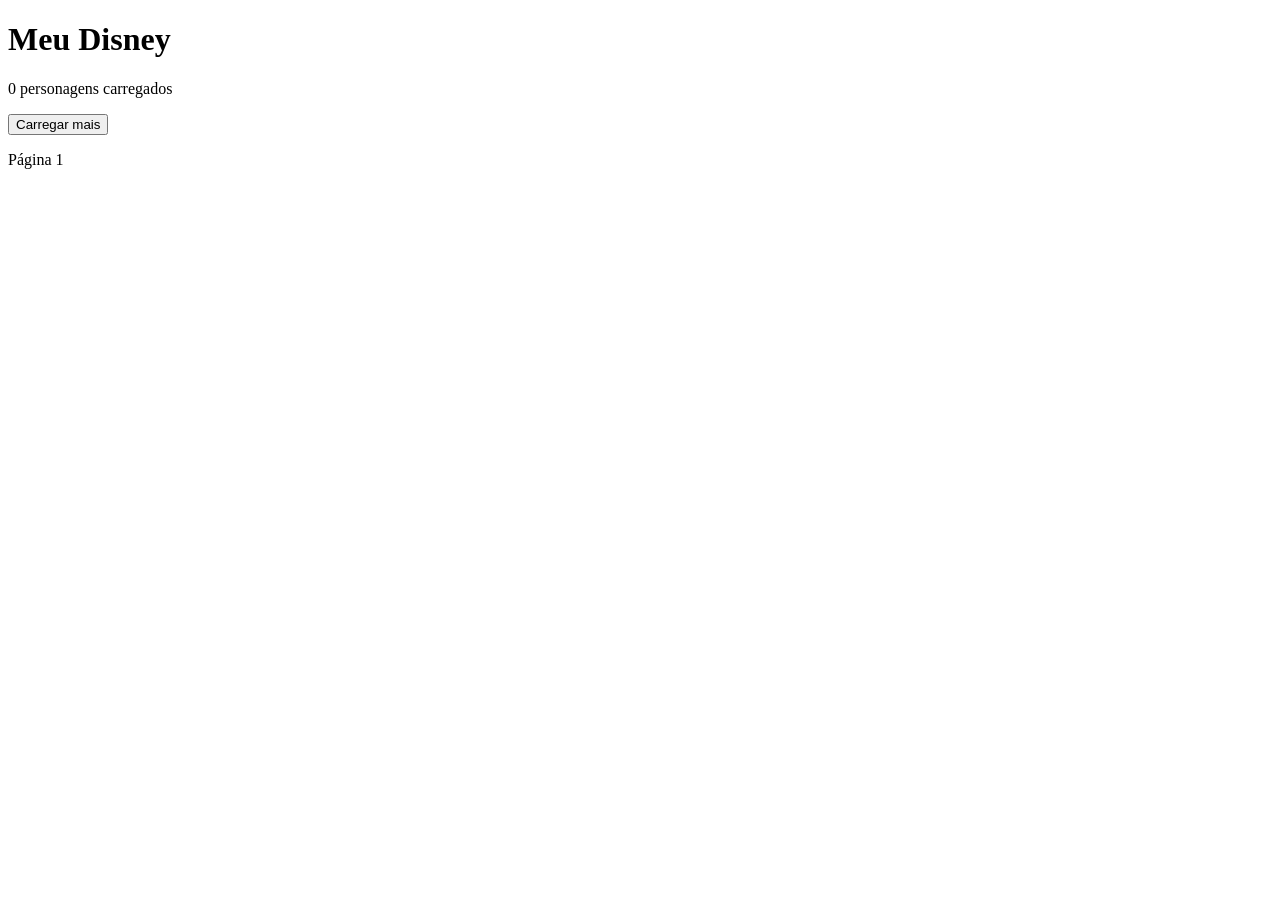
==== index.html @ 66ab7dc2 "Add service worker registration to index.html Added service worker registration script for offline s" ====
<!DOCTYPE html>
<html lang="pt-br">
<head>
    <meta charset="UTF-8">
    <meta name="viewport" content="width=device-width, initial-scale=1.0">
    <title>Meu Disney</title>
    <link rel="stylesheet" href="css/style.css">
    <link rel="stylesheet" href="https://fontlibrary.org//face/waltograph-disney">
    <link rel="icon" href="https://upload.wikimedia.org/wikipedia/commons/f/fe/Mickey_Mouse_head_and_ears.svg">
</head>
<body>

    <header>

        <div class="estrelas-header">
            <span></span>
            <span></span>
            <span></span>
            <span></span>
            <span></span>
            <span></span>
            <span></span>
            <span></span>
        </div>

        <h1>Meu Disney</h1>

        <p id="contadorPersonagens">
            0 personagens carregados
        </p>

    </header>

    <div class="container" id="container">

    </div>

    <div class="controles">

        <button id="btnCarregar">

            Carregar mais

        </button>

        <p id="pagina">

            Página 1

        </p>

    </div>

    <script src="js/script.js"></script>
    <script>
        if ("serviceWorker" in navigator) {
            window.addEventListener("load", () => {
                navigator.serviceWorker
                    .register("./sw.js")
                    .then(() => console.log("Service Worker registrado"))
                    .catch(err => console.error("Erro ao registrar SW:", err));
            });
        }
    </script>

</body>
</html>
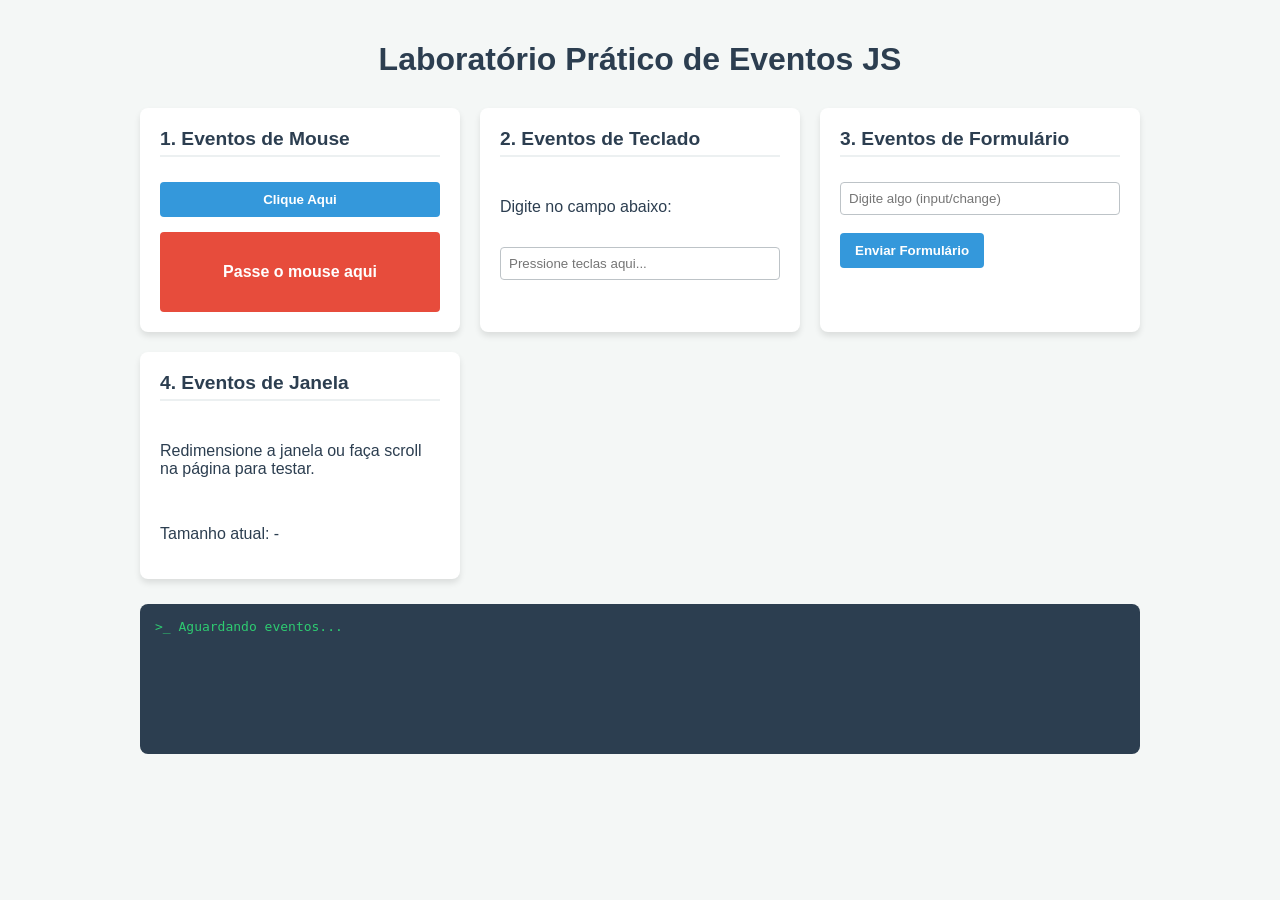
==== commit 680a0339: "Add files via upload" ====
--- a/index.html
+++ b/index.html
@@ -1,67 +1,57 @@
 <!DOCTYPE html>
-<html lang="pt-br">
+<html lang="pt-BR">
 <head>
-    <meta charset="UTF-8">
-    <meta name="viewport" content="width=device-width, initial-scale=1.0">
-    <title>Meu Disney</title>
-    <link rel="stylesheet" href="css/style.css">
-    <link rel="stylesheet" href="https://fontlibrary.org//face/waltograph-disney">
-    <link rel="icon" href="https://upload.wikimedia.org/wikipedia/commons/f/fe/Mickey_Mouse_head_and_ears.svg">
+  <meta charset="UTF-8">
+  <meta name="viewport" content="width=device-width, initial-scale=1.0">
+  <title>Laboratório de Eventos JavaScript</title>
+  <!-- Vinculação do arquivo CSS externo -->
+  <link rel="stylesheet" href="css/style.css">
 </head>
 <body>
 
-    <header>
+  <h1>Laboratório Prático de Eventos JS</h1>
 
-        <div class="estrelas-header">
-            <span></span>
-            <span></span>
-            <span></span>
-            <span></span>
-            <span></span>
-            <span></span>
-            <span></span>
-            <span></span>
-        </div>
-
-        <h1>Meu Disney</h1>
-
-        <p id="contadorPersonagens">
-            0 personagens carregados
-        </p>
-
-    </header>
-
-    <div class="container" id="container">
-
+  <div class="container">
+    
+    <!-- 1. EVENTOS DE MOUSE -->
+    <div class="card">
+      <h2>1. Eventos de Mouse</h2>
+      <button id="btn-clique">Clique Aqui</button>
+      <div id="area-mouse" class="box-teste">Passe o mouse aqui</div>
     </div>
 
-    <div class="controles">
-
-        <button id="btnCarregar">
-
-            Carregar mais
-
-        </button>
-
-        <p id="pagina">
-
-            Página 1
-
-        </p>
-
+    <!-- 2. EVENTOS DE TECLADO -->
+    <div class="card">
+      <h2>2. Eventos de Teclado</h2>
+      <p>Digite no campo abaixo:</p>
+      <input type="text" id="campo-teclado" placeholder="Pressione teclas aqui...">
     </div>
 
-    <script src="js/script.js"></script>
-    <script>
-        if ("serviceWorker" in navigator) {
-            window.addEventListener("load", () => {
-                navigator.serviceWorker
-                    .register("./sw.js")
-                    .then(() => console.log("Service Worker registrado"))
-                    .catch(err => console.error("Erro ao registrar SW:", err));
-            });
-        }
-    </script>
+    <!-- 3. EVENTOS DE FORMULÁRIO -->
+    <div class="card">
+      <h2>3. Eventos de Formulário</h2>
+      <form id="meu-formulario">
+        <input type="text" id="campo-input" placeholder="Digite algo (input/change)" required>
+        <br><br>
+        <input type="submit" value="Enviar Formulário">
+      </form>
+    </div>
 
+    <!-- 4. EVENTOS DE JANELA / PÁGINA -->
+    <div class="card">
+      <h2>4. Eventos de Janela</h2>
+      <p>Redimensione a janela ou faça scroll na página para testar.</p>
+      <p id="info-janela">Tamanho atual: -</p>
+    </div>
+
+  </div>
+
+  <!-- PAINEL DE LOGS PARA VER OS RESULTADOS EM TEMPO REAL -->
+  <div id="log-painel">
+    <div>&gt;_ Aguardando eventos...</div>
+  </div>
+
+  <!-- Vinculação do arquivo JavaScript externo (no final do body) -->
+  <script src="js/script.js"></script>
 </body>
-</html>
+</html>
--- a/css/style.css
+++ b/css/style.css
@@ -0,0 +1,95 @@
+:root {
+  --bg-color: #f4f7f6;
+  --card-bg: #ffffff;
+  --primary: #3498db;
+  --text: #2c3e50;
+}
+
+body {
+  font-family: 'Segoe UI', Tahoma, Geneva, Verdana, sans-serif;
+  background-color: var(--bg-color);
+  color: var(--text);
+  margin: 0;
+  padding: 20px;
+  display: flex;
+  flex-direction: column;
+  align-items: center;
+}
+
+h1 { 
+  margin-bottom: 30px; 
+}
+
+.container {
+  display: grid;
+  grid-template-columns: repeat(auto-fit, minmax(300px, 1fr));
+  gap: 20px;
+  width: 100%;
+  max-width: 1000px;
+}
+
+.card {
+  background: var(--card-bg);
+  border-radius: 8px;
+  padding: 20px;
+  box-shadow: 0 4px 6px rgba(0,0,0,0.1);
+  display: flex;
+  flex-direction: column;
+  gap: 15px;
+}
+
+.card h2 {
+  margin: 0 0 10px 0;
+  font-size: 1.2rem;
+  border-bottom: 2px solid #ecf0f1;
+  padding-bottom: 5px;
+}
+
+button, input[type="submit"] {
+  background-color: var(--primary);
+  color: white;
+  border: none;
+  padding: 10px 15px;
+  border-radius: 4px;
+  cursor: pointer;
+  font-weight: bold;
+  transition: background 0.2s;
+}
+
+button:hover, input[type="submit"]:hover { 
+  background-color: #2980b9; 
+}
+
+input[type="text"] {
+  padding: 8px;
+  border: 1px solid #bdc3c7;
+  border-radius: 4px;
+  width: 100%;
+  box-sizing: border-box;
+}
+
+.box-teste {
+  height: 80px;
+  background-color: #e74c3c;
+  color: white;
+  display: flex;
+  align-items: center;
+  justify-content: center;
+  border-radius: 4px;
+  font-weight: bold;
+  transition: background 0.3s;
+}
+
+#log-painel {
+  width: 100%;
+  max-width: 1000px;
+  background: #2c3e50;
+  color: #2ecc71;
+  padding: 15px;
+  border-radius: 8px;
+  margin-top: 25px;
+  box-sizing: border-box;
+  height: 150px;
+  overflow-y: auto;
+  font-family: monospace;
+}
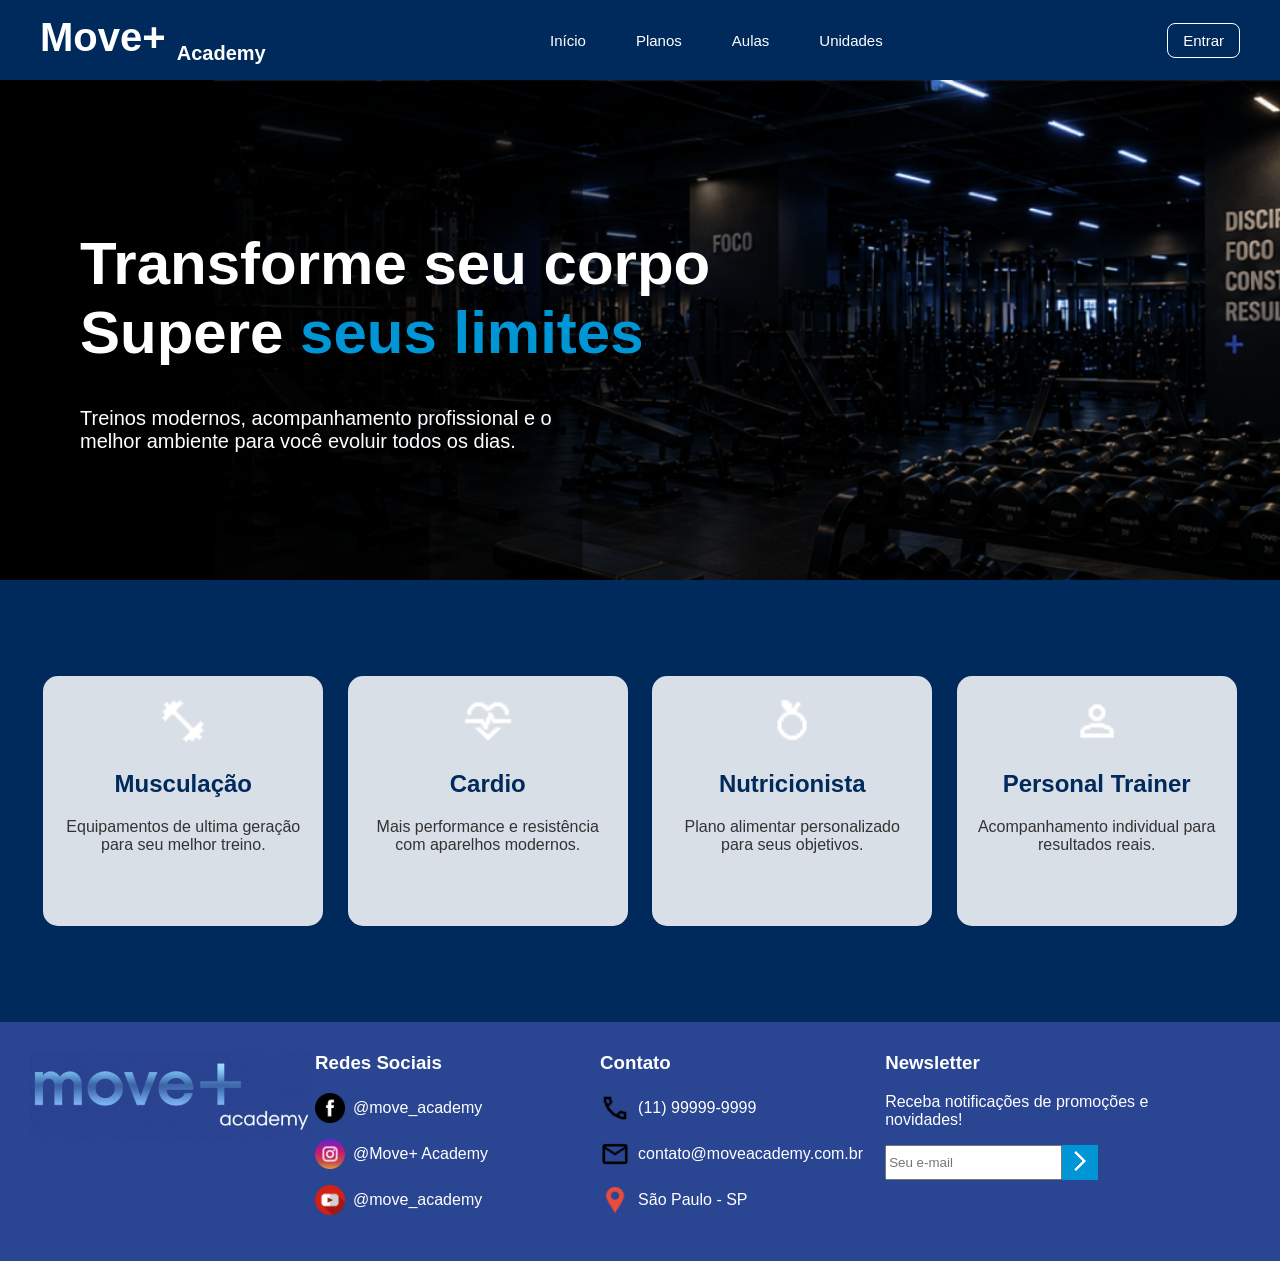
==== commit f34a2a1e: "Add files via upload" ====
--- a/index.html
+++ b/index.html
@@ -1,57 +1,125 @@
 <!DOCTYPE html>
-<html lang="pt-BR">
+<html lang="pt-br">
 <head>
-  <meta charset="UTF-8">
-  <meta name="viewport" content="width=device-width, initial-scale=1.0">
-  <title>Laboratório de Eventos JavaScript</title>
-  <!-- Vinculação do arquivo CSS externo -->
-  <link rel="stylesheet" href="css/style.css">
+    <meta charset="UTF-8">
+    <meta name="viewport" content="width=device-width, initial-scale=1.0">
+    <meta name="description"
+        content="Conheça a Move+ Academy! Uma academia completa com infraestrutura moderna, treinos personalizados e professores prontos para acelerar os seus resultados. Na Move+ Academy você encontra o equilíbrio perfeito entre saúde e alta performance. Treinos inteligentes, modalidades variadas e uma comunidade ativa. Comece hoje!">
+    <title>Página Inicial</title>
+    <link rel="icon" type="image/png" sizes="32x32" href="img\+.png">
+    <link rel="stylesheet" href="css/style.css">
+    <link rel="manifest" href="manifest.json">
+    <meta name="theme-color" content="#00295C">
 </head>
+
 <body>
 
-  <h1>Laboratório Prático de Eventos JS</h1>
+    <header>
 
-  <div class="container">
-    
-    <!-- 1. EVENTOS DE MOUSE -->
-    <div class="card">
-      <h2>1. Eventos de Mouse</h2>
-      <button id="btn-clique">Clique Aqui</button>
-      <div id="area-mouse" class="box-teste">Passe o mouse aqui</div>
+
+        <div class="logo">
+            Move+ <sub>Academy</sub>
+        </div>
+
+
+        <div class="Paginas">
+            <a href="index.html">Início</a>
+            <a href="planos.html">Planos</a>
+            <a href="aulas.html">Aulas</a>
+            <a href="unidades.html">Unidades</a>
+        </div>
+
+
+        <div class="Entrar">
+            <a href="Tela_login.html">Entrar</a>
+        </div>
+
+    </header>
+    <div class="painelPrincipal">
+        <h1><br>
+            Transforme seu corpo<br>
+            Supere <strong>seus limites</strong>
+        </h1>
+
+        <p>
+            Treinos modernos, acompanhamento profissional
+            e o melhor ambiente para você evoluir todos os dias.
+        </p>
+    </div>
+    <br><br>
+    <div class="Conjunto_recursos">
+
+        <div class="recursos">
+
+            <img src="img/Peso.png" style="width: 50px;">
+            <h2>Musculação</h2>
+            <p>Equipamentos de ultima geração para seu melhor treino.</p>
+
+        </div>
+
+        <div class="recursos">
+
+            <img src="img/Cardiopng.png" style="width: 50px;">
+            <h2>Cardio</h2>
+            <p>Mais performance e resistência com aparelhos modernos.</p>
+
+        </div>
+
+        <div class="recursos">
+
+            <img src="img/Nutri.png" style="width: 50px;">
+            <h2>Nutricionista</h2>
+            <p>Plano alimentar personalizado para seus objetivos.</p>
+
+        </div>
+
+        <div class="recursos">
+
+            <img src="img/Person.png" style="width: 50px;">
+            <h2>Personal Trainer</h2>
+            <p>Acompanhamento individual para resultados reais.</p>
+
+        </div>
     </div>
 
-    <!-- 2. EVENTOS DE TECLADO -->
-    <div class="card">
-      <h2>2. Eventos de Teclado</h2>
-      <p>Digite no campo abaixo:</p>
-      <input type="text" id="campo-teclado" placeholder="Pressione teclas aqui...">
-    </div>
+    <br><br>
 
-    <!-- 3. EVENTOS DE FORMULÁRIO -->
-    <div class="card">
-      <h2>3. Eventos de Formulário</h2>
-      <form id="meu-formulario">
-        <input type="text" id="campo-input" placeholder="Digite algo (input/change)" required>
-        <br><br>
-        <input type="submit" value="Enviar Formulário">
-      </form>
-    </div>
+    <footer>
 
-    <!-- 4. EVENTOS DE JANELA / PÁGINA -->
-    <div class="card">
-      <h2>4. Eventos de Janela</h2>
-      <p>Redimensione a janela ou faça scroll na página para testar.</p>
-      <p id="info-janela">Tamanho atual: -</p>
-    </div>
+        <div class="coluna">
+            <img src="img/move+ academy.png" width="350">
+        </div>
 
-  </div>
+        <div class="coluna">
+            <h3>Redes Sociais</h3>
+            <p><img src="img/facebook.png"> @move_academy</p>
+            <p><img src="img/instagram.png"> @Move+ Academy</p>
+            <p><img src="img/youtube.png"> @move_academy</p>
+        </div>
 
-  <!-- PAINEL DE LOGS PARA VER OS RESULTADOS EM TEMPO REAL -->
-  <div id="log-painel">
-    <div>&gt;_ Aguardando eventos...</div>
-  </div>
+        <div class="coluna">
+            <h3>Contato</h3>
+            <p><img src="img/telefone.png">(11) 99999-9999</p>
+            <p><img src="img/email.png">contato@moveacademy.com.br</p>
+            <p><img src="img/pino_de_localizacao.png">São Paulo - SP</p>
+        </div>
 
-  <!-- Vinculação do arquivo JavaScript externo (no final do body) -->
-  <script src="js/script.js"></script>
+        <div class="coluna">
+            <h3>Newsletter</h3>
+
+            <p>Receba notificações de promoções e novidades!</p>
+
+            <div class="newsletter">
+                <input class="email" type="email" id="emailNewsletter" placeholder="Seu e-mail">
+                <button class="Enviar" id="btnNewsletter">
+                    <img src="img/Seta_direita.png">
+                </button>
+            </div>
+
+    </footer>
+
+    <script src="js/script.js"></script>
+
 </body>
-</html>+
+</html>
--- a/css/style.css
+++ b/css/style.css
@@ -1,95 +1,2763 @@
-:root {
-  --bg-color: #f4f7f6;
-  --card-bg: #ffffff;
-  --primary: #3498db;
-  --text: #2c3e50;
-}
+/* ==========================================================================
+   1. GERAL & BASE
+   ========================================================================== */
 
 body {
-  font-family: 'Segoe UI', Tahoma, Geneva, Verdana, sans-serif;
-  background-color: var(--bg-color);
-  color: var(--text);
-  margin: 0;
-  padding: 20px;
-  display: flex;
-  flex-direction: column;
-  align-items: center;
-}
-
-h1 { 
-  margin-bottom: 30px; 
-}
-
-.container {
-  display: grid;
-  grid-template-columns: repeat(auto-fit, minmax(300px, 1fr));
-  gap: 20px;
-  width: 100%;
-  max-width: 1000px;
+    margin: 0;
+    font-family: Arial, Helvetica, sans-serif;
+    background-color: #00295C;
+}
+
+* {
+    text-decoration: none;
+}
+
+h1,h3,p,a {
+    color: white;
+    margin-top: 0;
+}
+
+h2 {
+    color: #00295C;
+    text-align: center;
+}
+
+strong {
+    color: #0096D6;
+}
+
+sub {
+    font-size: 20px;
+}
+
+
+/* ==========================================================================
+   2. HEADER / NAVEGAÇÃO
+   ========================================================================== */
+
+header {
+    padding: 15px 40px;
+    display: flex;
+    justify-content: space-between;
+    align-items: center;
+    font-size: 15px;
+}
+
+.logo {
+    font-size: 40px;
+    font-weight: bold;
+    color: white;
+}
+
+.Paginas {
+    display: flex;
+    gap: 50px;
+    font-size: 15px;
+}
+
+.Paginas a {
+    transition: .3s;
+    font-size: 15px;
+}
+
+.Paginas a:hover {
+    color: #0096D6;
+    transform: translateY(-5px);
+}
+
+.Entrar {
+    border: 1px solid white;
+    border-radius: 8px;
+    padding: 8px 15px;
+    transition: .3s;
+}
+
+.Entrar:hover {
+    background: #0096D6;
+}
+
+
+/* ==========================================================================
+   3. RODAPÉ
+   ========================================================================== */
+
+footer {
+    background: #2a4591;
+    padding: 30px;
+    margin: 0px;
+    width: 100%;
+}
+
+.coluna {
+    width: 23%;
+    display: inline-block;
+    vertical-align: top;
+}
+
+.coluna p {
+    display: flex;
+    align-items: center;
+    gap: 8px;
+}
+
+.coluna p img {
+    width: 30px;
+}
+
+.newsletter {
+    display: flex;
+}
+
+.email {
+    height: 35px;
+}
+
+.Enviar {
+    border: none;
+    background: #0096D6;
+    cursor: pointer;
+}
+
+
+/* ==========================================================================
+   4. HOME / INDEX
+   ========================================================================== */
+
+.painelPrincipal {
+    background-image: url("../img/Academia_img.png");
+    background-size: cover;
+    background-position: center;
+    height: 500px;
+    padding: 80px;
+}
+
+.painelPrincipal h1 {
+    font-size: 60px;
+}
+
+.painelPrincipal p {
+    width: 500px;
+    font-size: 20px;
+}
+
+.Conjunto_recursos {
+    text-align: center;
+    padding: 50px 0;
+}
+
+.recursos {
+    width: 280px;
+    min-height: 250px;
+    background: rgba(255, 255, 255, .85);
+    display: inline-block;
+    margin: 10px;
+    padding: 20px;
+    border-radius: 15px;
+    transition: all .3s ease;
+}
+
+.recursos:hover {
+    transform: translateY(-12px);
+    box-shadow: 0 20px 40px #0096D6;
+}
+
+.recursos p {
+    color: #333;
+}
+
+.recursos h2 {
+    color: #00295C;
+}
+
+
+/* ==========================================================================
+   5. PLANOS
+   ========================================================================== */
+
+.FundoPlanosTopo {
+    background: #000814;
+    border-bottom-left-radius: 300px;
+    padding-bottom: 120px;
+    font-size: 15px;
+}
+
+.FundoPlanosBaixo {
+    position: absolute;
+    background: #000814;
+    border-bottom-left-radius: 300px;
+    left: 350px;
+    width: 1700px;
+    height: 200px;
+    padding: 80px 0;
+}
+
+.TopoPlanos {
+    width: 90%;
+    margin: auto;
+    display: flex;
+    justify-content: space-between;
+    align-items: center;
+    font-size: 15px;
+}
+
+.planosTitulo {
+    width: 45%;
+}
+
+.planosTitulo h1 {
+    font-size: 45px;
+}
+
+.planosTitulo p {
+    font-size: 20px;
+}
+
+.imagemPlano {
+    margin-top: 100px;
+    width: 700px;
+    height: 350px;
+    background-image: url("../img/Tela_planos.png");
+    background-size: cover;
+    background-position: center;
+    border-radius: 15px;
+}
+
+.cards {
+    display: flex;
+    justify-content: center;
+    gap: 40px;
+    flex-wrap: wrap;
 }
 
 .card {
-  background: var(--card-bg);
-  border-radius: 8px;
-  padding: 20px;
-  box-shadow: 0 4px 6px rgba(0,0,0,0.1);
-  display: flex;
-  flex-direction: column;
-  gap: 15px;
+    width: 300px;
+    height: 420px;
+    background: #ffffffe1;
+    border-radius: 10px;
+    padding: 20px;
+    display: flex;
+    flex-direction: column;
+    align-items: center;
+    text-align: center;
+    position: relative;
+    transition: .3s;
+}
+
+.card:hover {
+    transform: translateY(-12px);
+    box-shadow: 0 15px 35px #0096D6;
 }
 
 .card h2 {
-  margin: 0 0 10px 0;
-  font-size: 1.2rem;
-  border-bottom: 2px solid #ecf0f1;
-  padding-bottom: 5px;
-}
-
-button, input[type="submit"] {
-  background-color: var(--primary);
-  color: white;
-  border: none;
-  padding: 10px 15px;
-  border-radius: 4px;
-  cursor: pointer;
-  font-weight: bold;
-  transition: background 0.2s;
-}
-
-button:hover, input[type="submit"]:hover { 
-  background-color: #2980b9; 
-}
-
-input[type="text"] {
-  padding: 8px;
-  border: 1px solid #bdc3c7;
-  border-radius: 4px;
-  width: 100%;
-  box-sizing: border-box;
-}
-
-.box-teste {
-  height: 80px;
-  background-color: #e74c3c;
-  color: white;
-  display: flex;
-  align-items: center;
-  justify-content: center;
-  border-radius: 4px;
-  font-weight: bold;
-  transition: background 0.3s;
-}
-
-#log-painel {
-  width: 100%;
-  max-width: 1000px;
-  background: #2c3e50;
-  color: #2ecc71;
-  padding: 15px;
-  border-radius: 8px;
-  margin-top: 25px;
-  box-sizing: border-box;
-  height: 150px;
-  overflow-y: auto;
-  font-family: monospace;
+    margin: 0;
+    height: 50px;
+    display: flex;
+    align-items: center;
+    justify-content: center;
+    color: #333;
+    font-size: 32px;
+}
+
+.card ul {
+    text-align: left;
+    color: #333;
+}
+
+.card ul li {
+    margin-bottom: 10px;
+}
+
+.preco {
+    font-size: 28px;
+    color: #0096D6;
+}
+
+.preco span {
+    color: #333;
+    font-size: 18px;
+}
+
+.faixa {
+    position: absolute;
+    top: -14px;
+    left: 50%;
+    transform: translateX(-50%);
+    width: 220px;
+    text-align: center;
+    background: #023E8A;
+    color: white;
+    padding: 8px 0;
+    border-radius: 8px;
+}
+
+.seloB,.seloP,.seloV {
+    width: 40px;
+    height: 50px;
+    background-size: contain;
+    background-repeat: no-repeat;
+    background-position: center;
+    margin-bottom: 10px;
+}
+
+.card button {
+    margin-top: auto;
+    background: #31489c;
+    border: none;
+    padding: 12px 25px;
+    border-radius: 10px;
+    cursor: pointer;
+    transition: all .3s ease;
+}
+
+.card button {
+    margin-top: auto;
+    background: #31489c;
+    border: none;
+    padding: 12px 25px;
+    border-radius: 10px;
+    cursor: pointer;
+    transition: all .3s ease;
+}
+.card button:hover {
+    background: #0096D6;
+    transform: scale(1.05);
+}
+
+/* Tabela dos Planos */
+.TabelaPlanos {
+    width: 55%;
+    margin: 40px auto;
+}
+
+.TabelaPlanos table {
+    width: 100%;
+    border-collapse: collapse;
+    background: white;
+}
+
+.TabelaPlanos th {
+    background: #31489c;
+    color: white;
+    padding: 10px;
+}
+
+.TabelaPlanos td {
+    border: 1px solid #ccc;
+    padding: 8px;
+    text-align: center;
+    color: black;
+}
+
+.TabelaPlanos td:first-child {
+    text-align: left;
+}
+
+
+/* ==========================================================================
+   6. UNIDADES
+   ========================================================================== */
+
+.UniFundo {
+    background: linear-gradient(90deg, #000 66%, #023e8a 76%);
+}
+
+.UniTitulo {
+    width: 450px;
+    margin-left: 80px;
+    display: inline-block;
+    vertical-align: middle;
+}
+
+.UniFundoImg {
+    width: 500px;
+    height: 500px;
+    display: inline-block;
+    vertical-align: middle;
+    background-image: url("../img/Unidades +.png");
+    background-size: contain;
+    background-repeat: no-repeat;
+    background-position: center;
+    margin-left: 400px;
+}
+
+.UniTopo {
+    display: flex;
+    justify-content: center;
+    gap: 40px;
+    margin: 40px 0;
+}
+
+.UniMapa {
+    background: white;
+    padding: 15px 30px;
+    border-radius: 12px;
+    display: inline;
+    align-items: center;
+    gap: 10px;
+}
+
+.UniMapa a {
+    display: flex;
+    align-items: center;
+    gap: 10px;
+}
+
+.UniMapa img {
+    width: 32px;
+    height: 32px;
+}
+
+.UniMapa h3 {
+    margin: 0;
+    color: #00295C;
+}
+
+.ListaUnidades {
+    display: flex;
+    justify-content: center;
+    flex-wrap: wrap;
+    gap: 20px;
+    padding: 30px;
+}
+
+.UniLocal {
+    width: 440px;
+    height: 170px;
+    background: white;
+    border-radius: 10px;
+    display: flex;
+    overflow: hidden;
+    transition: all .3s ease;
+    cursor: pointer;
+}
+
+.UniLocal:hover {
+    transform: translateY(-12px);
+    box-shadow: 0 15px 35px #0096D6;
+}
+
+.UniLocalImg {
+    width: 154px;
+    height: 100%;
+    background-image: url("../img/Academia_padrão.png");
+    background-size: cover;
+    background-position: center;
+}
+
+.UniInfo {
+    padding: 10px;
+}
+
+.UniInfo h2 {
+    color: black;
+    text-align: left;
+    font-size: 18px;
+}
+
+.UniInfo p {
+    color: black;
+    font-size: 11px;
+    margin: 3px 0;
+}
+
+
+/* ==========================================================================
+   7. LOGIN & CADASTRO
+   ========================================================================== */
+
+/* Login */
+.PaginaLogin {
+    background: white;
+    display: flex;
+    min-height: 100vh;
+}
+
+.FotoLogin {
+    background-image: url("../img/Tela_de_login.png");
+    width: 100%;
+    height: 180px;
+    background-size: cover;
+    background-position: center top; /* Foca na parte superior da imagem no mobile */
+    background-repeat: no-repeat;
+    position: relative;
+}
+
+
+.Voltar {
+    position: absolute;
+    top: 20px;
+    left: 20px;
+    color: white;
+}
+
+.Login {
+    width: 50%;
+    padding: 80px;
+    box-sizing: border-box;
+}
+
+.LoginLogo {
+    width: 300px;
+    margin-top: 80px;
+    align-self: center;
+}
+
+.Login h1 {
+    color: black;
+    margin-top: 30px;
+    margin-bottom: 5px;
+}
+
+.Login p {
+    color: #444;
+    margin-bottom: 30px;
+}
+
+.Login label {
+    color: black;
+    display: block;
+    margin-top: 15px;
+    margin-bottom: 8px;
+}
+
+.Login input {
+    width: 100%;
+    padding: 15px;
+    border: 1px solid #ccc;
+    border-radius: 8px;
+    margin-bottom: 15px;
+}
+
+.Login button {
+    width: 100%;
+    padding: 15px;
+    margin-top: 20px;
+    background: #31489c;
+    color: white;
+    border: none;
+    border-radius: 8px;
+    font-size: 20px;
+    cursor: pointer;
+}
+
+.Login button:hover {
+    background: #0096D6;
+}
+
+/* Cadastro */
+.PaginaCadastro {
+    background: #00295C;
+    display: flex;
+    justify-content: center;
+    align-items: center;
+    min-height: 100vh;
+}
+
+.BoxCadastro {
+    display: flex;
+    align-items: stretch;
+}
+
+.FotoCadastro {
+    width: 450px;
+    background-image: url("../img/Cadastro.png");
+    background-size: cover;
+    background-position: center;
+    border-radius: 15px 0 0 15px;
+}
+
+.Cadastro {
+    width: 600px;
+    background: #ffffff;
+    padding: 30px 50px;
+    border-radius: 0 15px 15px 0;
+}
+
+.CadastroLogo {
+    width: 260px;
+    display: block;
+    margin: auto;
+}
+
+.Cadastro h1 {
+    color: black;
+    text-align: center;
+    margin-bottom: 25px;
+}
+
+.Cadastro label {
+    color: black;
+    display: block;
+    margin-bottom: 5px;
+    margin-top: 10px;
+}
+
+.Cadastro input,.Cadastro select {
+    width: 100%;
+    padding: 10px;
+    border: 1px solid #999;
+    box-sizing: border-box;
+}
+
+.Linha {
+    display: flex;
+    gap: 15px;
+}
+
+.CampoNome {
+    flex: 2;
+}
+
+.CampoData {
+    flex: 1;
+}
+
+.Cadastro button {
+    width: 60%;
+    display: block;
+    margin: 25px auto 0;
+    padding: 12px;
+    border: none;
+    background: #023E8A;
+    color: white;
+    font-size: 20px;
+    cursor: pointer;
+}
+
+.Cadastro button:hover {
+    background: #0096D6;
+}
+
+
+/* ==========================================================================
+   PAGAMENTO
+   ========================================================================== */
+
+.PagamentoBody {
+    min-height: 100vh;
+    background: #1f2f78;
+    color: white;
+}
+
+.PaginaPagamento {
+    background: linear-gradient(35deg, #000 20%, #00295C 100%);
+}
+
+.PagamentoTitulo {
+    width: 100%;
+    padding: 20px 30px;
+    color: white;
+}
+
+.PagamentoTitulo h1 {
+    margin: 0 0 5px;
+    font-size: clamp(28px, 4vw, 42px);
+}
+
+.PagamentoTitulo p {
+    margin: 0;
+    font-size: 16px;
+}
+
+/* Área principal */
+
+.PagamentoArea {
+    width: 100%;
+    max-width: 1600px;
+    margin: 20px auto;
+    padding: 0 20px;
+    display: grid;
+    grid-template-columns: minmax(0, 1fr) 300px;
+    gap: 25px;
+    align-items: start;
+}
+
+/* Formulário */
+
+.PagamentoForm {
+    width: 100%;
+    min-width: 0;
+    background:#011650;
+    padding: clamp(20px, 3vw, 30px);
+    border-radius: 20px;
+    border:#007bb6 1px solid;
+}
+
+.PagamentoForm h2 {
+    margin: 0 0 20px;
+    color: white;
+    text-align: left;
+    font-size: clamp(20px, 2.5vw, 26px);
+}
+
+.PagamentoForm label {
+    display: block;
+    margin: 15px 0 6px;
+    color: white;
+    font-weight: 500;
+}
+
+.PagamentoForm input,
+.PagamentoForm select {
+    width: 100%;
+    min-width: 0;
+    height: 45px;
+    padding: 10px 12px;
+    background: #293e8c;
+    border: 1px solid #7183c8;
+    border-radius: 4px;
+    color: white;
+    outline: none;
+}
+
+.PagamentoForm input::placeholder {
+    color: #91a0d1;
+}
+
+.PagamentoForm input:focus,
+.PagamentoForm select:focus {
+    border-color: #0096d6;
+}
+
+/* Métodos de pagamento */
+
+.MetodosPagamento {
+    display: grid;
+    grid-template-columns: repeat(3, minmax(0, 1fr));
+    gap: 12px;
+    margin-bottom: 25px;
+}
+
+.Metodo {
+    min-width: 0;
+    min-height: 62px;
+    padding: 12px;
+    border: 1px solid #9cb4ff;
+    border-radius: 10px;
+    display: flex;
+    align-items: center;
+    gap: 10px;
+    color: white;
+    cursor: pointer;
+    transition: background .3s, transform .3s;
+}
+
+.Metodo:hover {
+    background: #3d5cb8;
+    transform: translateY(-2px);
+}
+
+.Metodo.ativo {
+    background: #4671b6;
+}
+
+.Metodo img {
+    width: 40px;
+    height: 40px;
+    object-fit: contain;
+    flex-shrink: 0;
+}
+
+.InfoMetodo {
+    min-width: 0;
+    display: flex;
+    flex-direction: column;
+}
+
+.InfoMetodo span {
+    color: white;
+    font-size: 15px;
+    font-weight: bold;
+}
+
+.InfoMetodo p {
+    margin: 3px 0 0;
+    color: #d6d6d6;
+    font-size: 11px;
+}
+
+/* Campos lado a lado */
+
+.LinhaInputs {
+    display: grid;
+    grid-template-columns: 1.5fr 1fr 1fr;
+    gap: 15px;
+}
+
+.LinhaInputs > div {
+    min-width: 0;
+}
+
+/* ==========================================================================
+   RESUMO DO PEDIDO
+   ========================================================================== */
+
+.ResumoPedido {
+    width: 100%;
+    background: #011650;
+    padding: 20px;
+    border-radius: 20px;
+}
+
+.ResumoPedido h2 {
+    margin: 10px 0 20px;
+    color: white;
+    text-align: left;
+    font-size: 22px;
+}
+
+.PlanoResumo {
+    display: flex;
+    align-items: center;
+    gap: 15px;
+    margin-bottom: 20px;
+}
+
+.PlanoResumo h3 {
+    margin: 0;
+    color: white;
+}
+
+.Valores {
+    display: flex;
+    justify-content: space-between;
+    gap: 15px;
+    margin: 15px 0;
+}
+
+.SemTaxa {
+    width: 100%;
+    margin: 20px 0;
+    padding: 18px 20px;
+    display: flex;
+    align-items: center;
+    justify-content: center;
+    gap: 12px;
+    background: rgba(0, 150, 214, 0.08);
+    border: 1px solid #0096D6;
+    border-radius: 10px;
+    color: #fff;
+    text-align: center;
+    font-size: 15px;
+    font-weight: 700;
+    line-height: 1.4;
+    transition: background-color 0.3s ease,
+                border-color 0.3s ease,
+                transform 0.3s ease;
+}
+
+.SemTaxa:hover {
+    background: rgba(0, 150, 214, 0.15);
+    border-color: #00BFFF;
+    transform: translateY(-2px);
+}
+
+.Finalizar {
+    width: 100%;
+    padding: 15px;
+    background: #3928cf;
+    border: none;
+    border-radius: 8px;
+    color: white;
+    font-size: 18px;
+    font-weight: bold;
+    cursor: pointer;
+    transition: background .3s, transform .3s;
+}
+
+.Finalizar:hover {
+    background: #0096d6;
+    transform: translateY(-2px);
+}
+
+/* ==========================================================================
+   PIX
+   ========================================================================== */
+
+.ContainerPix {
+    width: 100%;
+    display: flex;
+    align-items: center;
+    gap: 30px;
+    margin: 20px 0;
+}
+
+.QrCodeImg {
+    width: 220px;
+    height: 220px;
+    max-width: 100%;
+    padding: 10px;
+    background: white;
+    border-radius: 8px;
+    object-fit: contain;
+    flex-shrink: 0;
+}
+
+.InstrucoesPix {
+    min-width: 0;
+    display: flex;
+    flex-direction: column;
+    gap: 15px;
+}
+
+.PassoPix {
+    display: flex;
+    align-items: center;
+    gap: 15px;
+}
+
+.NumeroPasso {
+    width: 40px;
+    height: 40px;
+    flex-shrink: 0;
+    display: flex;
+    align-items: center;
+    justify-content: center;
+    background:#00BFFF;
+    border-radius: 8px;
+    color: white;
+    font-size: 1.2rem;
+    font-weight: bold;
+}
+
+.PassoPix p {
+    margin: 0;
+    color: white;
+    font-size: .95rem;
+}
+
+.LinhaCopiaCola {
+    width: 100%;
+    display: flex;
+    gap: 10px;
+    margin-top: 8px;
+}
+
+.LinhaCopiaCola input {
+    min-width: 0;
+    flex: 1;
+    padding: 10px;
+    background: rgba(0, 0, 0, .2);
+    border: 1px solid #1e5a96;
+    border-radius: 4px;
+    color: #a0c4ff;
+}
+
+.LinhaCopiaCola button {
+    flex-shrink: 0;
+    padding: 10px 20px;
+    background: #0b4f8a;
+    border: 1px solid #1e5a96;
+    border-radius: 4px;
+    color: white;
+    font-weight: bold;
+    cursor: pointer;
+    transition: background .3s;
+}
+
+.LinhaCopiaCola button:hover {
+    background: #007bb6;
+}
+
+/* ==========================================================================
+   BOLETO
+   ========================================================================== */
+
+.BoxBoleto {
+    width: 100%;
+    margin: 20px 0;
+    padding: 30px;
+    border: 7px solid #1f82e5;
+    border-radius: 8px;
+    display: flex;
+    flex-direction: column;
+    align-items: center;
+    gap: 20px;
+}
+
+.IconeBoleto {
+    width: 80px;
+    height: 80px;
+    display: flex;
+    align-items: center;
+    justify-content: center;
+    border: 5px solid #1f82e5;
+    border-radius: 50%;
+}
+
+.IconeBoleto img {
+    width: 40px;
+}
+
+.BtnGerarBoleto {
+    width: 100%;
+    padding: 12px;
+    background: #007bb6;
+    border: none;
+    border-radius: 4px;
+    color: white;
+    font-size: 1.1rem;
+    font-weight: bold;
+    cursor: pointer;
+}
+
+/* ==========================================================================
+   ALERTA
+   ========================================================================== */
+
+.AlertaInformativo {
+    width: 100%;
+    padding: 15px 20px;
+    display: flex;
+    align-items: center;
+    gap: 15px;
+    background: rgba(0, 0, 0, .15);
+    border: 1px solid #1e5a96;
+    border-radius: 8px;
+}
+
+.IconeInfo {
+    width: 35px;
+    height: 35px;
+    flex-shrink: 0;
+    display: flex;
+    align-items: center;
+    justify-content: center;
+    border: 2px solid #007bb6;
+    border-radius: 50%;
+    color: #007bb6;
+    font-size: 1.2rem;
+    font-weight: bold;
+}
+
+.TextoInfo {
+    min-width: 0;
+}
+
+.TextoInfo strong {
+    display: block;
+    color: white;
+    font-size: .95rem;
+}
+
+.TextoInfo p {
+    margin: 3px 0 0;
+    color: #a0c4ff;
+    font-size: .85rem;
+}
+
+
+/* ==========================================================================
+   9. AULAS
+   ========================================================================== */
+
+.principal {
+    max-width: 1200px;
+    margin: auto;
+    padding: 40px 20px;
+}
+
+.banner {
+    display: flex;
+    justify-content: space-between;
+    align-items: center;
+    gap: 30px;
+    margin-bottom: 40px;
+}
+
+.textoAulas h1 {
+    font-size: 38px;
+    margin-bottom: 15px;
+}
+
+.textoAulas span {
+    color: #0096D6;
+}
+
+.textoAulas p {
+    color: #cbd5e1;
+}
+
+.cardAula {
+    width: 900px;
+    height: 270px;
+    border-radius: 12px;
+    overflow: hidden;
+    position: relative;
+}
+
+/* Container do carrossel responsivo */
+.carrossel-container {
+    width: 100%;
+    max-width: 100%;
+    position: relative;
+    overflow: hidden;
+    border-radius: 12px;
+}
+
+/* Área que envelopa o slide */
+.imagens-slide {
+    width: 100%;
+    position: relative;
+}
+
+/* Ajuste das imagens para não cortar nem distorcer */
+.imagens-slide img {
+    width: 100%;
+    height: auto;
+    max-height: 250px; /* Limita a altura em telas menores */
+    object-fit: contain; /* Exibe a imagem inteira sem cortar os textos das pontas */
+    display: none;
+}
+
+.imagens-slide img.ativa {
+    display: block;
+}
+
+/* Ajustes específicos para mobile */
+@media (max-width: 768px) {
+    .imagens-slide img {
+        max-height: 200px;
+        object-fit: contain; /* Garante que o texto dentro da imagem continue visível */
+    }
+}
+
+.botao-nav {
+    position: absolute;
+    top: 50%;
+    transform: translateY(-50%);
+    background: rgba(0, 0, 0, 0.4);
+    color: white;
+    border: none;
+    font-size: 15px;
+    padding: 10px 12px;
+    cursor: pointer;
+    z-index: 5;
+}
+
+#prev {
+    left: 0;
+}
+
+#next {
+    right: 0;
+}
+
+.indicadores {
+    position: absolute;
+    bottom: 10px;
+    left: 50%;
+    transform: translateX(-50%);
+    display: flex;
+    gap: 8px;
+}
+
+.bolinha {
+    width: 10px;
+    height: 10px;
+    border-radius: 50%;
+    background: rgba(255, 255, 255, 0.5);
+    cursor: pointer;
+}
+
+.bolinha.ativa {
+    background: white;
+}
+
+@keyframes fade {
+    from {
+        opacity: 0.5;
+    }
+    to {
+        opacity: 1;
+    }
+}
+
+.infoAula {
+    padding: 30px;
+}
+
+.infoAula h2 {
+    color: white;
+    text-align: left;
+}
+
+.tags {
+    color: #0096D6;
+    font-size: 12px;
+    font-weight: bold;
+}
+
+.textoCard {
+    color: #a4b3d6;
+    font-size: 12px;
+}
+
+.bolinhas {
+    position: absolute;
+    bottom: 15px;
+    left: 30px;
+    display: flex;
+    gap: 6px;
+}
+
+.bolinhaAtivo {
+    width: 25px;
+    background: white;
+}
+
+.filtros {
+    display: flex;
+    justify-content: center;
+    margin-bottom: 25px;
+}
+
+.filtro {
+    display: flex;
+    gap: 20px;
+    align-items: center;
+}
+
+.caixa select {
+    width: 250px;
+    padding: 12px;
+    border: none;
+    border-radius: 6px;
+}
+
+.dias {
+    display: flex;
+    align-items: center;
+    background: #001f47;
+    padding: 10px;
+    border-radius: 8px;
+    margin-bottom: 30px;
+}
+
+.setaD {
+    border: none;
+    background-image: url("../img/Seta_direita.png");
+    background-repeat: no-repeat;
+    background-position: center;
+    background-size: 18px;
+    background-color: transparent;
+    width: 35px;
+    height: 35px;
+    cursor: pointer;
+}
+
+.setaE {
+    border: none;
+    background-image: url("../img/Seta_esquerda.png");
+    background-repeat: no-repeat;
+    background-position: center;
+    background-size: 18px;
+    background-color: transparent;
+    width: 35px;
+    height: 35px;
+    cursor: pointer;
+}
+
+.listaDias {
+    display: flex;
+    flex: 1;
+    gap: 10px;
+    padding: 0 15px;
+}
+
+.dia {
+    flex: 1;
+    text-align: center;
+    background: white;
+    color: #333;
+    padding: 10px;
+    border-radius: 4px;
+    font-weight: bold;
+    cursor: pointer;
+}
+
+.dia:hover {
+    color: white;
+    background: #0096D6;
+    transform: translateY(-7px);
+    transition: .3s;
+}
+
+.data {
+    display: block;
+    font-size: 12px;
+    margin-top: 3px;
+}
+
+.horarios {
+    display: flex;
+    flex-direction: column;
+    gap: 15px;
+}
+
+.aula {
+    background: white;
+    padding: 15px 25px;
+    border-radius: 8px;
+    display: grid;
+    grid-template-columns: 100px 1.5fr 1.5fr 1fr 160px;
+    align-items: center;
+    color: #00295C;
+}
+
+.hora, .nomeAula {
+    font-weight: bold;
+    font-size: 18px;
+}
+
+.professor, .local {
+    color: #666;
+}
+
+.acao {
+    text-align: right;
+}
+.reservar {
+    width: 100%;
+    padding: 10px;
+    border: 1px solid #777;
+    background: white;
+    border-radius: 6px;
+    cursor: pointer;
+    transition: .3s;
+}
+
+.reservar:hover {
+    color: white;
+    background: #00295C;
+    transform: translateY(-7px);
+    box-shadow: 0 15px 35px #0096D6;
+}
+/* TREINOS */
+
+.TreinosBody {
+    background: linear-gradient(35deg, #00295C 45%, #000 100%);
+}
+
+.TreinosContainer {
+    width: 90%;
+    margin: auto;
+    padding: 50px 0;
+}
+
+.TreinosTitulo {
+    text-align: center;
+    margin-bottom: 50px;
+}
+
+.TreinosTitulo h1 {
+    font-size: 45px;
+}
+
+.TreinosTitulo p {
+    width: 700px;
+    max-width: 100%;
+    margin: auto;
+    color: #d8d8d8;
+}
+
+.ListaTreinos {
+    display: flex;
+    justify-content: center;
+    flex-wrap: wrap;
+    gap: 30px;
+}
+
+.CardTreino {
+    width: 280px;
+    background: white;
+    border-radius: 15px;
+    overflow: hidden;
+    text-align: center;
+    transition: .3s;
+}
+
+.CardTreino:hover {
+    transform: translateY(-12px);
+    box-shadow: 0 15px 35px #0096D6;
+}
+
+.CardTreino img {
+    width: 100%;
+    height: 180px;
+    object-fit: cover;
+}
+
+.CardTreino h2 {
+    margin-top: 20px;
+}
+
+.CardTreino p {
+    color: #333;
+    padding: 0 20px;
+    min-height: 90px;
+}
+
+.CardTreino button {
+    margin-bottom: 20px;
+    background: #31489c;
+    color: white;
+    border: none;
+    padding: 12px 25px;
+    border-radius: 8px;
+    cursor: pointer;
+    transition: .3s;
+}
+
+.CardTreino button:hover {
+    background: #0096D6;
+}
+
+/* ==========================================================================
+   RESPONSIVIDADE
+   ========================================================================== */
+
+/* --------------------------------------------------------------------------
+   BASE
+   -------------------------------------------------------------------------- */
+
+* {
+    box-sizing: border-box;
+}
+
+html {
+    width: 100%;
+    max-width: 100%;
+    overflow-x: hidden;
+}
+
+body {
+    width: 100%;
+    max-width: 100%;
+    margin: 0;
+    overflow-x: hidden;
+}
+
+img {
+    max-width: 100%;
+    height: auto;
+}
+
+
+/* ==========================================================================
+   TABLET — ATÉ 1024px
+   ========================================================================== */
+
+@media (max-width: 1024px) {
+
+    /* ----------------------------------------------------------------------
+       HEADER
+       ---------------------------------------------------------------------- */
+
+    header {
+        padding: 15px 25px;
+    }
+
+    .logo {
+        font-size: 32px;
+    }
+
+    .Paginas {
+        gap: 20px;
+    }
+
+    .Paginas a {
+        font-size: 14px;
+    }
+
+
+    /* ----------------------------------------------------------------------
+       HOME
+       ---------------------------------------------------------------------- */
+
+    .painelPrincipal {
+        min-height: 450px;
+        height: auto;
+        padding: 60px 40px;
+
+        background-size: cover;
+        background-position: center;
+    }
+
+    .painelPrincipal h1 {
+        font-size: 48px;
+        max-width: 650px;
+    }
+
+    .painelPrincipal p {
+        width: 100%;
+        max-width: 500px;
+    }
+
+    .recursos {
+        width: calc(45% - 20px);
+        min-height: 240px;
+    }
+
+
+    /* ----------------------------------------------------------------------
+       PLANOS
+       ---------------------------------------------------------------------- */
+
+    .TopoPlanos {
+        width: 90%;
+        gap: 30px;
+    }
+
+    .planosTitulo {
+        width: 48%;
+    }
+
+    .planosTitulo h1 {
+        font-size: 38px;
+    }
+
+    .planosTitulo p {
+        font-size: 18px;
+    }
+
+    .imagemPlano {
+        width: 48%;
+        height: 280px;
+        margin-top: 50px;
+    }
+
+    .cards {
+        gap: 20px;
+        padding: 20px;
+    }
+
+    .card {
+        width: 280px;
+    }
+
+    .TabelaPlanos {
+        width: 90%;
+    }
+
+    .FundoPlanosBaixo {
+        display: none;
+    }
+
+
+    /* ----------------------------------------------------------------------
+       UNIDADES
+       ---------------------------------------------------------------------- */
+
+    .UniFundo {
+        background: #000;
+    }
+
+    .UniTitulo {
+        width: 45%;
+        margin-left: 30px;
+    }
+
+    .UniFundoImg {
+        width: 45%;
+        height: 400px;
+        margin-left: 20px;
+    }
+
+    .UniLocal {
+        width: calc(50% - 15px);
+    }
+
+
+    /* ----------------------------------------------------------------------
+       LOGIN
+       ---------------------------------------------------------------------- */
+
+    .PaginaLogin {
+        min-height: 100vh;
+    }
+
+    .FotoLogin {
+        width: 50%;
+    }
+
+    .Login {
+        width: 50%;
+        padding: 50px 35px;
+    }
+
+    .LoginLogo {
+        width: 220px;
+        max-width: 80%;
+    }
+
+    .Login input {
+        width: 100%;
+    }
+
+
+    /* ----------------------------------------------------------------------
+       CADASTRO
+       ---------------------------------------------------------------------- */
+
+    .BoxCadastro {
+        width: 90%;
+        max-width: 950px;
+    }
+
+    .FotoCadastro {
+        width: 40%;
+    }
+
+    .Cadastro {
+        width: 60%;
+        padding: 30px;
+    }
+
+    .CadastroLogo {
+        width: 220px;
+        max-width: 80%;
+    }
+
+
+    /* ----------------------------------------------------------------------
+       PAGAMENTO
+       ---------------------------------------------------------------------- */
+
+    .PagamentoArea {
+        width: 100%;
+        padding: 0 15px;
+        gap: 15px;
+    }
+
+    .PagamentoForm {
+        min-width: 0;
+    }
+
+    .ResumoPedido {
+        width: 280px;
+        flex-shrink: 0;
+    }
+
+    .MetodosPagamento {
+        flex-wrap: wrap;
+    }
+
+    .Metodo {
+        flex: 1;
+        min-width: 180px;
+    }
+
+
+    /* ----------------------------------------------------------------------
+       AULAS
+       ---------------------------------------------------------------------- */
+
+    .principal {
+        width: 95%;
+        max-width: 1200px;
+    }
+
+    .banner {
+        flex-direction: column;
+        align-items: stretch;
+    }
+
+    .cardAula {
+        width: 100%;
+        height: 300px;
+    }
+
+    .aula {
+        grid-template-columns:
+            70px
+            minmax(120px, 1.5fr)
+            minmax(120px, 1.5fr)
+            minmax(80px, 1fr)
+            120px;
+
+        gap: 10px;
+        padding: 15px;
+    }
+
+
+    /* ----------------------------------------------------------------------
+       TREINOS
+       ---------------------------------------------------------------------- */
+
+    .TreinosContainer {
+        width: 95%;
+    }
+
+    .ListaTreinos {
+        gap: 20px;
+    }
+
+    .CardTreino {
+        width: calc(33.333% - 20px);
+        min-width: 230px;
+    }
+}
+
+
+/* ==========================================================================
+   CELULAR — ATÉ 768px
+   ========================================================================== */
+
+@media (max-width: 768px) {
+
+    /* ----------------------------------------------------------------------
+       GERAL
+       ---------------------------------------------------------------------- */
+
+    h1 {
+        font-size: 32px;
+    }
+
+    h2 {
+        font-size: 24px;
+    }
+
+    sub {
+        font-size: 16px;
+    }
+
+
+    /* ----------------------------------------------------------------------
+       HEADER
+       ---------------------------------------------------------------------- */
+
+    header {
+        padding: 15px 20px;
+        flex-wrap: wrap;
+        justify-content: center;
+        gap: 15px;
+    }
+
+    .logo {
+        width: 100%;
+        text-align: center;
+        font-size: 30px;
+    }
+
+    .Paginas {
+        width: 100%;
+        justify-content: center;
+        align-items: center;
+        gap: 10px 15px;
+        flex-wrap: wrap;
+    }
+
+    .Paginas a {
+        font-size: 14px;
+    }
+
+
+    /* ----------------------------------------------------------------------
+       HOME
+       ---------------------------------------------------------------------- */
+
+    .painelPrincipal {
+        min-height: 420px;
+        padding: 50px 25px;
+
+        background-position: center;
+    }
+
+    .painelPrincipal h1 {
+        font-size: 38px;
+        line-height: 1.1;
+        max-width: 100%;
+    }
+
+    .painelPrincipal p {
+        width: 100%;
+        max-width: 100%;
+        font-size: 17px;
+    }
+
+    .Conjunto_recursos {
+        padding: 30px 15px;
+    }
+
+    .recursos {
+        width: 100%;
+        max-width: 420px;
+        min-height: 220px;
+        margin: 10px auto;
+        display: block;
+    }
+
+
+    /* ----------------------------------------------------------------------
+       PLANOS
+       ---------------------------------------------------------------------- */
+
+    .FundoPlanosTopo {
+        border-bottom-left-radius: 80px;
+        padding-bottom: 50px;
+    }
+
+    .TopoPlanos {
+        width: 90%;
+        flex-direction: column;
+        align-items: center;
+        gap: 20px;
+    }
+
+    .planosTitulo {
+        width: 100%;
+        text-align: center;
+    }
+
+    .planosTitulo h1 {
+        font-size: 34px;
+    }
+
+    .planosTitulo p {
+        font-size: 17px;
+    }
+
+    .imagemPlano {
+        width: 100%;
+        height: 220px;
+        margin-top: 20px;
+    }
+
+    .cards {
+        width: 100%;
+        flex-direction: column;
+        align-items: center;
+        gap: 25px;
+        padding: 30px 15px;
+    }
+
+    .card {
+        width: 100%;
+        max-width: 360px;
+        height: 420px;
+    }
+
+    .TabelaPlanos {
+        width: calc(100% - 30px);
+        margin: 30px auto;
+        overflow-x: auto;
+        -webkit-overflow-scrolling: touch;
+    }
+
+    .TabelaPlanos table {
+        min-width: 600px;
+    }
+
+
+    /* ----------------------------------------------------------------------
+       UNIDADES
+       ---------------------------------------------------------------------- */
+
+    .UniFundo {
+        background: #000;
+    }
+
+    .UniTitulo {
+        width: 100%;
+        margin: 0;
+        padding: 40px 25px 10px;
+        text-align: center;
+    }
+
+    .UniTitulo h1 {
+        font-size: 34px;
+    }
+
+    .UniFundoImg {
+        width: 100%;
+        height: 280px;
+        margin: 0;
+        display: block;
+    }
+
+    .UniTopo {
+        flex-direction: column;
+        align-items: center;
+        gap: 15px;
+        margin: 25px 0;
+    }
+
+    .UniMapa {
+        width: calc(100% - 30px);
+        display: block;
+    }
+
+    .ListaUnidades {
+        width: 100%;
+        padding: 20px 15px;
+    }
+
+    .UniLocal {
+        width: 100%;
+        max-width: 450px;
+        height: 160px;
+    }
+
+    .UniLocalImg {
+        width: 120px;
+        flex-shrink: 0;
+    }
+
+
+    /* ----------------------------------------------------------------------
+       LOGIN
+       ---------------------------------------------------------------------- */
+
+    .PaginaLogin {
+        flex-direction: column;
+    }
+
+    .FotoLogin {
+        width: 100%;
+        height: 230px;
+        min-height: 230px;
+    }
+
+    .Login {
+        width: 100%;
+        padding: 35px 25px;
+    }
+
+    .LoginLogo {
+        width: 200px;
+        max-width: 70%;
+        margin-top: 10px;
+    }
+
+    .Login h1 {
+        font-size: 30px;
+    }
+
+    .Login input {
+        width: 100%;
+        padding: 13px;
+    }
+
+
+    /* ----------------------------------------------------------------------
+       CADASTRO
+       ---------------------------------------------------------------------- */
+
+    .PaginaCadastro {
+        padding: 20px 10px;
+        align-items: flex-start;
+    }
+
+    .BoxCadastro {
+        width: 100%;
+        max-width: 600px;
+        flex-direction: column;
+    }
+
+    .FotoCadastro {
+        width: 100%;
+        height: 220px;
+        border-radius: 15px 15px 0 0;
+    }
+
+    .Cadastro {
+        width: 100%;
+        padding: 25px 20px;
+        border-radius: 0 0 15px 15px;
+    }
+
+    .CadastroLogo {
+        width: 200px;
+        max-width: 70%;
+    }
+
+    .Linha {
+        flex-direction: column;
+        gap: 0;
+    }
+
+    .CampoNome,
+    .CampoData {
+        width: 100%;
+    }
+
+    .Cadastro button {
+        width: 100%;
+    }
+
+
+    /* ----------------------------------------------------------------------
+       PAGAMENTO
+       ---------------------------------------------------------------------- */
+
+    .PagamentoTitulo {
+        padding: 15px 20px;
+    }
+
+    .PagamentoTitulo h1 {
+        font-size: 30px;
+    }
+
+    .PagamentoArea {
+        width: 100%;
+        flex-direction: column;
+        padding: 0 10px;
+    }
+
+    .PagamentoForm {
+        width: 100%;
+        margin: 0;
+        padding: 20px;
+    }
+
+    .ResumoPedido {
+        width: 100%;
+        margin: 0 0 20px;
+    }
+
+    .MetodosPagamento {
+        flex-direction: column;
+    }
+
+    .Metodo {
+        width: 100%;
+        min-width: 0;
+    }
+
+    .LinhaInputs {
+        flex-direction: column;
+        gap: 0;
+    }
+
+
+    /* ----------------------------------------------------------------------
+       AULAS
+       ---------------------------------------------------------------------- */
+
+    .principal {
+        width: 100%;
+        padding: 30px 15px;
+    }
+
+    .banner {
+        gap: 20px;
+    }
+
+    .textoAulas h1 {
+        font-size: 32px;
+    }
+
+    .cardAula {
+        width: 100%;
+        height: 220px;
+    }
+
+    .filtros {
+        width: 100%;
+    }
+
+    .filtro {
+        width: 100%;
+        flex-direction: column;
+        align-items: stretch;
+    }
+
+    .caixa select {
+        width: 100%;
+    }
+
+    .dias {
+        width: 100%;
+        overflow: hidden;
+    }
+
+    .listaDias {
+        width: 100%;
+        overflow-x: auto;
+        flex: none;
+        padding: 0 10px;
+        scrollbar-width: thin;
+    }
+
+    .dia {
+        min-width: 80px;
+        flex: 0 0 80px;
+    }
+
+    /* Cada aula vira um card no celular */
+    .aula {
+        display: flex;
+        flex-direction: column;
+        align-items: flex-start;
+        gap: 8px;
+        padding: 20px;
+    }
+
+    .hora {
+        font-size: 20px;
+        color: #00295C;
+    }
+
+    .nomeAula {
+        font-size: 18px;
+    }
+
+    .professor,
+    .local {
+        font-size: 14px;
+    }
+
+    .acao {
+        width: 100%;
+        margin-top: 10px;
+        text-align: left;
+    }
+
+    .reservar {
+        width: 100%;
+    }
+
+
+    /* ----------------------------------------------------------------------
+       TREINOS
+       ---------------------------------------------------------------------- */
+
+    .TreinosContainer {
+        width: 100%;
+        padding: 35px 15px;
+    }
+
+    .TreinosTitulo {
+        margin-bottom: 30px;
+    }
+
+    .TreinosTitulo h1 {
+        font-size: 34px;
+    }
+
+    .TreinosTitulo p {
+        width: 100%;
+        font-size: 15px;
+    }
+
+    .ListaTreinos {
+        flex-direction: column;
+        align-items: center;
+        gap: 25px;
+    }
+
+    .CardTreino {
+        width: 100%;
+        max-width: 380px;
+    }
+
+    .CardTreino img {
+        height: 200px;
+    }
+
+
+    /* ----------------------------------------------------------------------
+       RODAPÉ
+       ---------------------------------------------------------------------- */
+
+    footer {
+        width: 100%;
+        padding: 30px 20px;
+    }
+
+    .coluna {
+        width: 100%;
+        display: block;
+        margin-bottom: 25px;
+    }
+
+    .newsletter {
+        width: 100%;
+        display: flex;
+    }
+
+    .email {
+        width: 100%;
+        min-width: 0;
+    }
+}
+
+
+/* ==========================================================================
+   CELULARES PEQUENOS — ATÉ 480px
+   ========================================================================== */
+
+@media (max-width: 480px) {
+
+    /* ----------------------------------------------------------------------
+       HEADER
+       ---------------------------------------------------------------------- */
+
+    header {
+        padding: 15px;
+    }
+
+    .logo {
+        font-size: 26px;
+    }
+
+    .Paginas {
+        gap: 8px 10px;
+    }
+
+    .Paginas a {
+        font-size: 12px;
+    }
+
+    .Entrar {
+        padding: 6px 10px;
+    }
+
+
+    /* ----------------------------------------------------------------------
+       HOME
+       ---------------------------------------------------------------------- */
+
+    .painelPrincipal {
+        min-height: 380px;
+        padding: 40px 20px;
+    }
+
+    .painelPrincipal h1 {
+        font-size: 32px;
+    }
+
+    .painelPrincipal p {
+        font-size: 15px;
+    }
+
+    .recursos {
+        padding: 18px;
+    }
+
+
+    /* ----------------------------------------------------------------------
+       PLANOS
+       ---------------------------------------------------------------------- */
+
+    .FundoPlanosTopo {
+        border-bottom-left-radius: 50px;
+    }
+
+    .planosTitulo h1 {
+        font-size: 30px;
+    }
+
+    .imagemPlano {
+        height: 180px;
+    }
+
+    .card {
+        max-width: 100%;
+        min-height: 400px;
+    }
+
+    .card h2 {
+        font-size: 28px;
+    }
+
+
+    /* ----------------------------------------------------------------------
+       UNIDADES
+       ---------------------------------------------------------------------- */
+
+    .UniTitulo {
+        padding: 30px 20px 10px;
+    }
+
+    .UniTitulo h1 {
+        font-size: 30px;
+    }
+
+    .UniFundoImg {
+        height: 220px;
+    }
+
+    .UniLocal {
+        min-height: 150px;
+        height: auto;
+    }
+
+    .UniLocalImg {
+        width: 95px;
+    }
+
+    .UniInfo {
+        padding: 8px;
+    }
+
+    .UniInfo h2 {
+        font-size: 15px;
+    }
+
+    .UniInfo p {
+        font-size: 10px;
+    }
+
+
+    /* ----------------------------------------------------------------------
+       LOGIN
+       ---------------------------------------------------------------------- */
+
+    .FotoLogin {
+        height: 180px;
+        min-height: 180px;
+    }
+
+    .Login {
+        padding: 30px 20px;
+    }
+
+    .LoginLogo {
+        width: 170px;
+    }
+
+    .Login h1 {
+        font-size: 27px;
+    }
+
+
+    /* ----------------------------------------------------------------------
+       CADASTRO
+       ---------------------------------------------------------------------- */
+
+    .FotoCadastro {
+        height: 180px;
+    }
+
+    .Cadastro {
+        padding: 20px 15px;
+    }
+
+    .CadastroLogo {
+        width: 170px;
+    }
+
+
+    /* ----------------------------------------------------------------------
+       PAGAMENTO
+       ---------------------------------------------------------------------- */
+
+    .PagamentoTitulo h1 {
+        font-size: 26px;
+    }
+
+    .PagamentoForm {
+        padding: 18px;
+    }
+
+    .PagamentoForm h2 {
+        font-size: 22px;
+    }
+
+    .Metodo {
+        padding: 12px;
+    }
+
+    .Metodo img {
+        width: 35px;
+        height: 35px;
+    }
+
+
+    /* ----------------------------------------------------------------------
+       AULAS
+       ---------------------------------------------------------------------- */
+
+    .textoAulas h1 {
+        font-size: 28px;
+    }
+
+    .cardAula {
+        height: 180px;
+    }
+
+    .aula {
+        padding: 16px;
+    }
+
+
+    /* ----------------------------------------------------------------------
+       TREINOS
+       ---------------------------------------------------------------------- */
+
+    .TreinosTitulo h1 {
+        font-size: 29px;
+    }
+
+    .CardTreino {
+        max-width: 100%;
+    }
+
+    .CardTreino img {
+        height: 180px;
+    }
+}
+
+
+/* ==========================================================================
+   TELAS MUITO PEQUENAS — ATÉ 360px
+   ========================================================================== */
+
+@media (max-width: 360px) {
+
+    .Paginas {
+        gap: 6px;
+    }
+
+    .Paginas a {
+        font-size: 11px;
+    }
+
+    .painelPrincipal {
+        padding: 30px 15px;
+    }
+
+    .painelPrincipal h1 {
+        font-size: 28px;
+    }
+
+    .painelPrincipal p {
+        font-size: 14px;
+    }
+
+    .card {
+        padding: 15px;
+    }
+
+    .UniLocalImg {
+        width: 80px;
+    }
+
+    .Login {
+        padding: 25px 15px;
+    }
+
+    .Cadastro {
+        padding: 18px 12px;
+    }
+
+    .PagamentoArea {
+        padding: 0 5px;
+    }
+
+    .PagamentoForm {
+        padding: 15px;
+    }
+}
+
+.ContainerPix {
+    display: flex;
+    align-items: center;
+    gap: 30px;
+    margin: 20px 0;
+}
+
+/* Redimensiona o QR Code */
+.QrCodeImg {
+    width: 220px;
+    height: 220px;
+    background-color: #ffffff;
+    padding: 10px;
+    border-radius: 8px;
+}
+
+/* Passos do Pix */
+.InstrucoesPix {
+    display: flex;
+    flex-direction: column;
+    gap: 15px;
+}
+
+.PassoPix {
+    display: flex;
+    align-items: center;
+    gap: 15px;
+}
+
+.NumeroPasso {
+    background-color: #007bb6;
+    color: #ffffff;
+    font-weight: bold;
+    font-size: 1.2rem;
+    width: 40px;
+    height: 40px;
+    border-radius: 8px;
+    display: flex;
+    align-items: center;
+    justify-content: center;
+    flex-shrink: 0;
+}
+
+.PassoPix p {
+    color: #ffffff;
+    font-size: 0.95rem;
+    margin: 0;
+}
+
+/* Linha de Copiar e Colar Pix */
+.LinhaCopiaCola {
+    display: flex;
+    gap: 10px;
+    margin-top: 8px;
+}
+
+.LinhaCopiaCola input {
+    flex: 1;
+    background-color: rgba(0, 0, 0, 0.2);
+    border: 1px solid #1e5a96;
+    border-radius: 4px;
+    padding: 10px;
+    color: #a0c4ff;
+    font-size: 0.9rem;
+}
+
+.LinhaCopiaCola button {
+    background-color: #0b4f8a;
+    color: #ffffff;
+    border: 1px solid #1e5a96;
+    padding: 10px 20px;
+    border-radius: 4px;
+    cursor: pointer;
+    font-weight: bold;
+    transition: background 0.3s;
+}
+
+.LinhaCopiaCola button:hover {
+    background-color: #007bb6;
+}
+
+/* Estilos da área de Boleto */
+.BoxBoleto {
+    border: 7px solid #1f82e5;
+    border-radius: 8px;
+    padding: 30px;
+    display: flex;
+    flex-direction: column;
+    align-items: center;
+    gap: 20px;
+    margin: 20px 0;
+}
+
+.IconeBoleto {
+    width: 80px;
+    height: 80px;
+    border-radius: 50%;
+    border: 5px solid #1f82e5;
+    display: flex;
+    align-items: center;
+    justify-content: center;
+}
+
+.IconeBoleto img {
+    width: 40px;
+}
+
+.BtnGerarBoleto {
+    width: 100%;
+    background-color: #007bb6;
+    color: #ffffff;
+    border: none;
+    padding: 12px;
+    font-size: 1.1rem;
+    font-weight: bold;
+    border-radius: 4px;
+    cursor: pointer;
+}
+
+.AlertaInformativo {
+    border: 1px solid #1e5a96;
+    border-radius: 8px;
+    padding: 15px 20px;
+    display: flex;
+    align-items: center;
+    gap: 15px;
+    background-color: rgba(0, 0, 0, 0.15);
+}
+
+.IconeInfo {
+    width: 35px;
+    height: 35px;
+    border: 2px solid #007bb6;
+    color: #007bb6;
+    border-radius: 50%;
+    display: flex;
+    align-items: center;
+    justify-content: center;
+    font-weight: bold;
+    font-size: 1.2rem;
+    flex-shrink: 0;
+}
+
+.TextoInfo strong {
+    color: #ffffff;
+    display: block;
+    font-size: 0.95rem;
+}
+
+.TextoInfo p {
+    color: #a0c4ff;
+    font-size: 0.85rem;
+    margin: 3px 0 0 0;
+}
+
+/* ==========================================================================
+   TABLET
+   ========================================================================== */
+
+@media (max-width: 1024px) {
+
+    .PagamentoArea {
+        grid-template-columns: minmax(0, 1fr) 260px;
+        gap: 15px;
+        padding: 0 15px;
+    }
+
+    .MetodosPagamento {
+        grid-template-columns: 1fr 1fr;
+    }
+
+    .Metodo:last-child {
+        grid-column: span 2;
+    }
+
+    .ContainerPix {
+        gap: 20px;
+    }
+
+    .QrCodeImg {
+        width: 180px;
+        height: 180px;
+    }
+}
+
+
+/* ==========================================================================
+   CELULAR
+   ========================================================================== */
+
+@media (max-width: 768px) {
+
+    .PagamentoTitulo {
+        padding: 20px;
+    }
+
+    .PagamentoArea {
+        display: flex;
+        flex-direction: column;
+        gap: 15px;
+        padding: 0 12px;
+    }
+
+    .PagamentoForm,
+    .ResumoPedido {
+        width: 100%;
+    }
+
+    .MetodosPagamento {
+        grid-template-columns: 1fr;
+    }
+
+    .Metodo:last-child {
+        grid-column: auto;
+    }
+
+    .LinhaInputs {
+        grid-template-columns: 1fr;
+        gap: 0;
+    }
+
+    .ContainerPix {
+        flex-direction: column;
+        align-items: center;
+        text-align: center;
+    }
+
+    .QrCodeImg {
+        width: min(220px, 80vw);
+        height: min(220px, 80vw);
+    }
+
+    .InstrucoesPix {
+        width: 100%;
+        text-align: left;
+    }
+
+    .LinhaCopiaCola {
+        flex-direction: column;
+    }
+
+    .LinhaCopiaCola button {
+        width: 100%;
+    }
+
+    .BoxBoleto {
+        padding: 20px 15px;
+    }
+
+    .AlertaInformativo {
+        align-items: flex-start;
+        padding: 15px;
+    }
+}
+
+
+/* ==========================================================================
+   CELULAR PEQUENO
+   ========================================================================== */
+
+@media (max-width: 480px) {
+
+    .PagamentoTitulo {
+        padding: 15px;
+    }
+
+    .PagamentoTitulo h1 {
+        font-size: 26px;
+    }
+
+    .PagamentoTitulo p {
+        font-size: 14px;
+    }
+
+    .PagamentoArea {
+        padding: 0 10px;
+    }
+
+    .PagamentoForm {
+        padding: 18px 15px;
+        border-radius: 14px;
+    }
+
+    .ResumoPedido {
+        padding: 18px 15px;
+        border-radius: 14px;
+    }
+
+    .Metodo {
+        padding: 10px;
+    }
+
+    .Metodo img {
+        width: 35px;
+        height: 35px;
+    }
+
+    .InfoMetodo span {
+        font-size: 14px;
+    }
+
+    .InfoMetodo p {
+        font-size: 10px;
+    }
+
+    .BoxBoleto {
+        border-width: 4px;
+    }
 }
